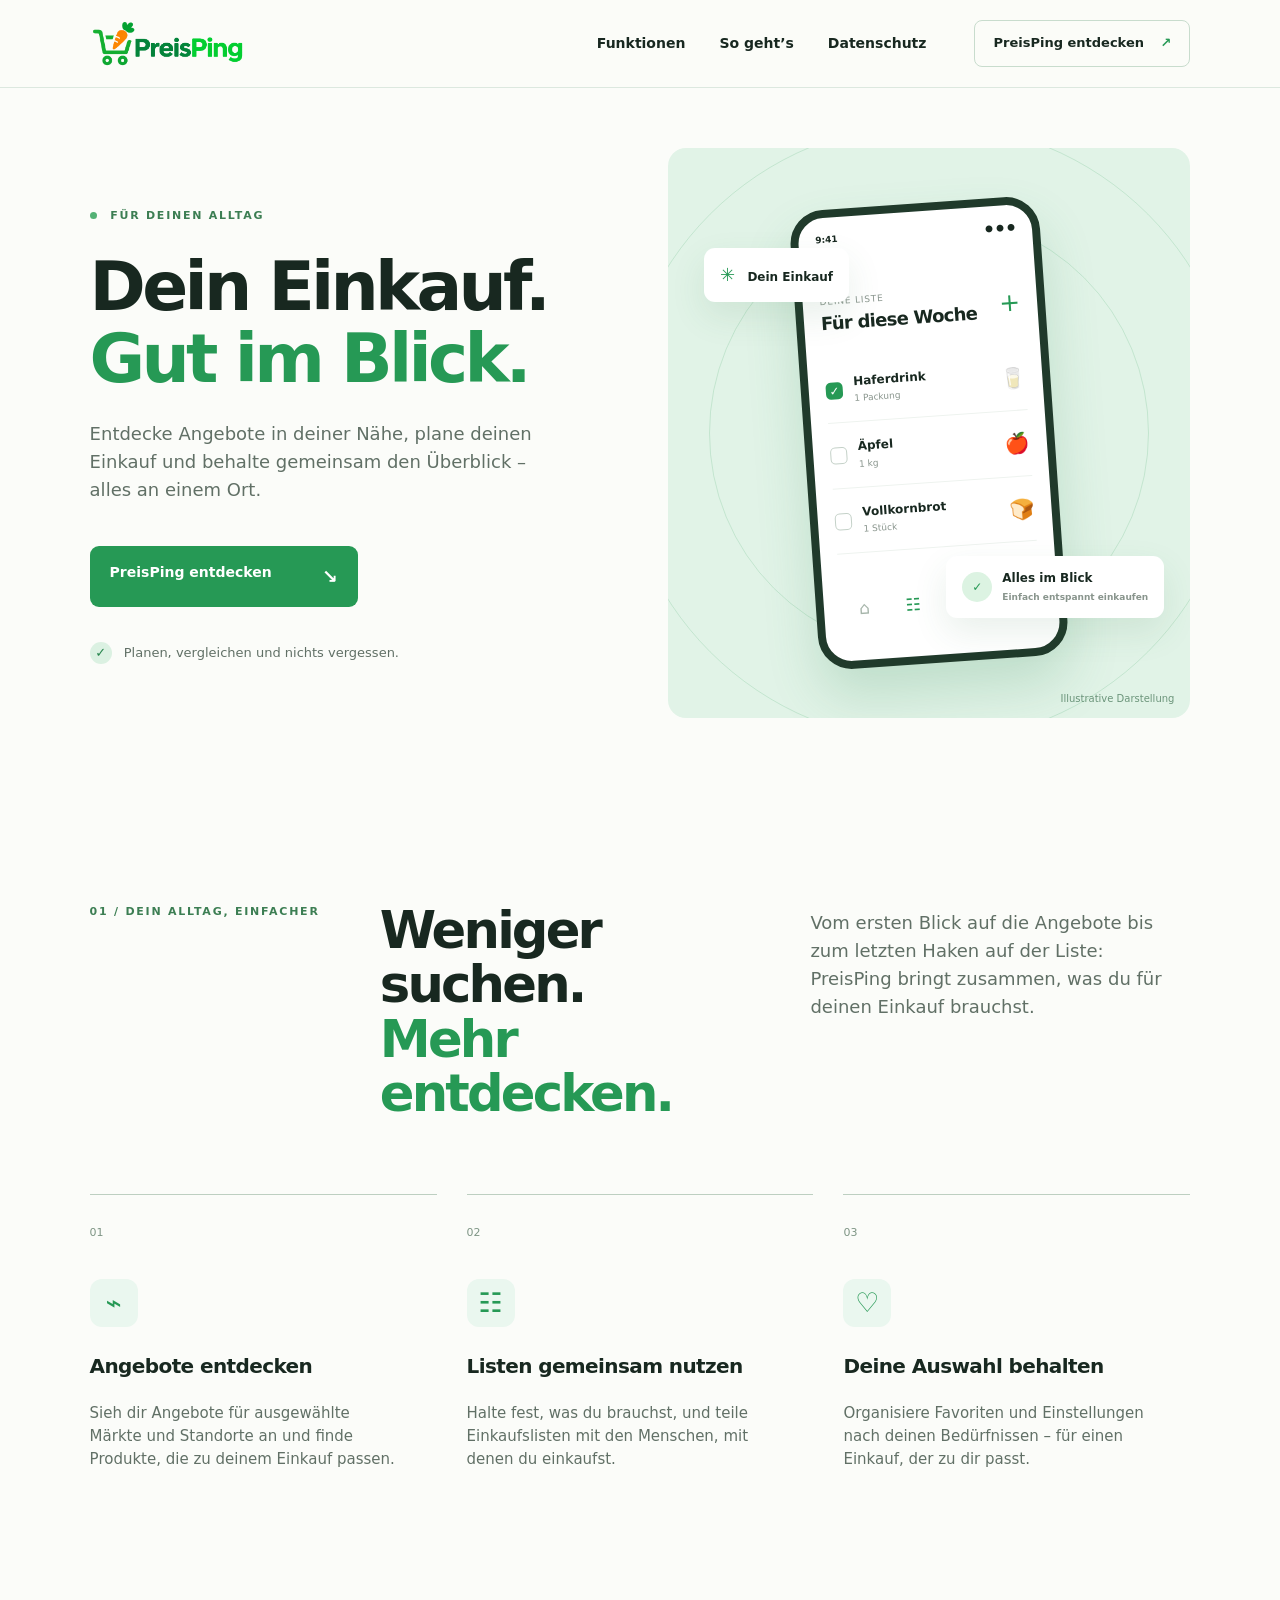
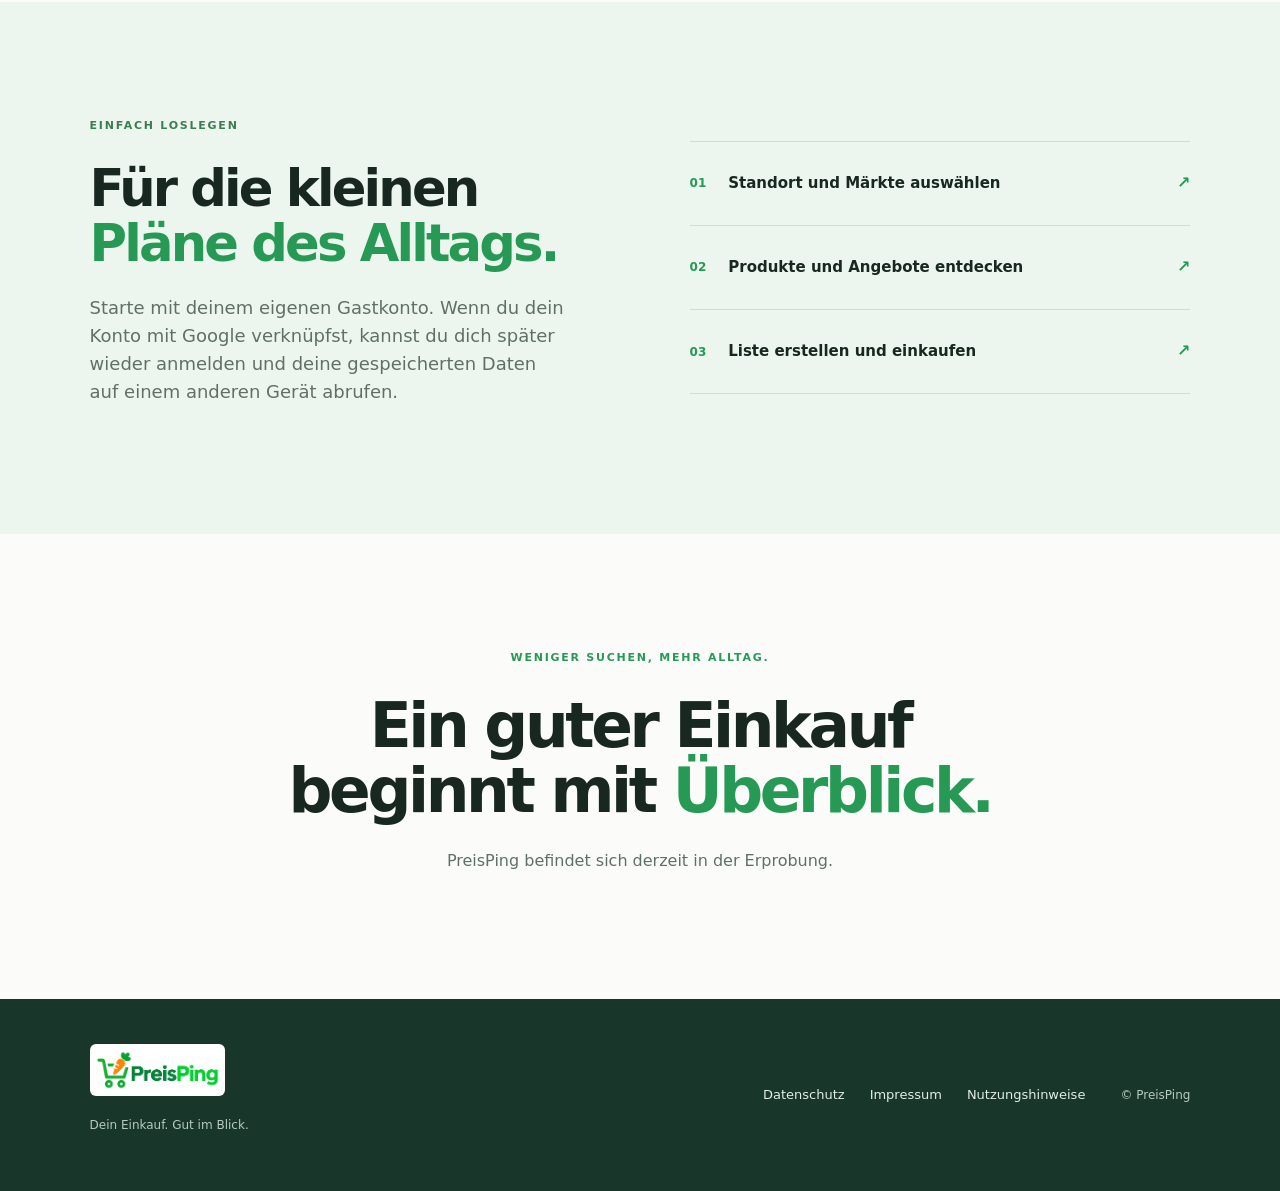
==== index.html @ ece5014d "Create PreisPing website" ====
<!doctype html><html lang="de"><head><meta charset="utf-8"><meta name="viewport" content="width=device-width,initial-scale=1"><meta name="description" content="PreisPing hilft dir, Angebote im Blick zu behalten und deinen Einkauf zu organisieren."><title>PreisPing – Dein Einkauf. Gut im Blick.</title><link rel="icon" href="assets/logo.png"><link rel="stylesheet" href="style.css"></head><body>
<header class="header"><a class="brand" href="./" aria-label="PreisPing Startseite"><img src="assets/logo.png" alt="PreisPing"></a><nav aria-label="Hauptnavigation"><a href="#funktionen">Funktionen</a><a href="#so-gehts">So geht’s</a><a href="datenschutz.html">Datenschutz</a></nav><a class="header-link" href="#so-gehts">PreisPing entdecken <span aria-hidden="true">↗</span></a></header>
<main><section class="hero"><div class="hero-copy"><span class="eyebrow"><span class="dot"></span> FÜR DEINEN ALLTAG</span><h1>Dein Einkauf.<br><em>Gut im Blick.</em></h1><p>Entdecke Angebote in deiner Nähe, plane deinen Einkauf und behalte gemeinsam den Überblick – alles an einem Ort.</p><a class="button" href="#funktionen">PreisPing entdecken <span aria-hidden="true">↘</span></a><div class="hero-note"><span class="mini-icon">✓</span> Planen, vergleichen und nichts vergessen.</div></div><div class="visual" aria-label="Illustration einer Einkaufsliste"><div class="visual-orbit orbit-a"></div><div class="visual-orbit orbit-b"></div><div class="float-tag tag-one"><span>✳</span> Dein Einkauf</div><div class="phone"><div class="phone-top"><span>9:41</span><span>● ● ●</span></div><div class="phone-head"><div><small>DEINE LISTE</small><strong>Für diese Woche</strong></div><span class="phone-plus">+</span></div><div class="phone-line"><span class="check done">✓</span><div><b>Haferdrink</b><small>1 Packung</small></div><span class="food">🥛</span></div><div class="phone-line"><span class="check"></span><div><b>Äpfel</b><small>1 kg</small></div><span class="food">🍎</span></div><div class="phone-line"><span class="check"></span><div><b>Vollkornbrot</b><small>1 Stück</small></div><span class="food">🍞</span></div><div class="phone-bottom"><span>⌂</span><span class="selected">☷</span><span>♡</span><span>◉</span></div></div><div class="float-tag tag-two"><span>✓</span><div><b>Alles im Blick</b><small>Einfach entspannt einkaufen</small></div></div><span class="visual-caption">Illustrative Darstellung</span></div></section>
<section class="intro" id="funktionen"><div class="section-label">01 / DEIN ALLTAG, EINFACHER</div><div class="intro-copy"><h2>Weniger suchen.<br><em>Mehr entdecken.</em></h2><p>Vom ersten Blick auf die Angebote bis zum letzten Haken auf der Liste: PreisPing bringt zusammen, was du für deinen Einkauf brauchst.</p></div></section>
<section class="features"><article><span class="feature-num">01</span><div class="feature-icon">⌁</div><h3>Angebote entdecken</h3><p>Sieh dir Angebote für ausgewählte Märkte und Standorte an und finde Produkte, die zu deinem Einkauf passen.</p><span class="feature-rule"></span></article><article><span class="feature-num">02</span><div class="feature-icon">☷</div><h3>Listen gemeinsam nutzen</h3><p>Halte fest, was du brauchst, und teile Einkaufslisten mit den Menschen, mit denen du einkaufst.</p><span class="feature-rule"></span></article><article><span class="feature-num">03</span><div class="feature-icon">♡</div><h3>Deine Auswahl behalten</h3><p>Organisiere Favoriten und Einstellungen nach deinen Bedürfnissen – für einen Einkauf, der zu dir passt.</p><span class="feature-rule"></span></article></section>
<section class="how" id="so-gehts"><div><span class="eyebrow">EINFACH LOSLEGEN</span><h2>Für die kleinen<br><em>Pläne des Alltags.</em></h2><p>Starte mit deinem eigenen Gastkonto. Wenn du dein Konto mit Google verknüpfst, kannst du dich später wieder anmelden und deine gespeicherten Daten auf einem anderen Gerät abrufen.</p></div><div class="steps"><div><span>01</span><p>Standort und Märkte auswählen</p><b>↗</b></div><div><span>02</span><p>Produkte und Angebote entdecken</p><b>↗</b></div><div><span>03</span><p>Liste erstellen und einkaufen</p><b>↗</b></div></div></section><section class="closing"><span>WENIGER SUCHEN, MEHR ALLTAG.</span><h2>Ein guter Einkauf<br>beginnt mit <em>Überblick.</em></h2><p>PreisPing befindet sich derzeit in der Erprobung.</p></section></main>
<footer><div><img src="assets/logo.png" alt="PreisPing"><p>Dein Einkauf. Gut im Blick.</p></div><div class="footer-links"><a href="datenschutz.html">Datenschutz</a><a href="impressum.html">Impressum</a><a href="nutzungsbedingungen.html">Nutzungshinweise</a></div><small>© PreisPing</small></footer></body></html>
---- style.css ----
:root{--ink:#182820;--muted:#617066;--green:#269955;--mint:#eaf7ef;--line:#dce8df;--paper:#fbfcf9}*{box-sizing:border-box}html{scroll-behavior:smooth}body{margin:0;background:var(--paper);font-family:Inter,ui-sans-serif,system-ui,-apple-system,BlinkMacSystemFont,"Segoe UI",sans-serif;color:var(--ink);line-height:1.55}a{color:inherit;text-decoration:none}.header{height:88px;display:flex;align-items:center;gap:48px;padding:0 7%;border-bottom:1px solid var(--line);background:rgba(251,252,249,.92)}.brand img{width:155px;display:block}.header nav{display:flex;gap:34px;margin-left:auto;font-size:14px;font-weight:600}.header-link{font-size:13px;font-weight:700;border:1px solid #c8dccd;padding:12px 18px;border-radius:8px}.header-link span{margin-left:12px;color:var(--green)}.hero{max-width:1440px;margin:auto;min-height:680px;padding:60px 7% 75px;display:grid;grid-template-columns:1fr 1fr;gap:5%;align-items:center}.eyebrow,.section-label{font-size:11px;letter-spacing:.16em;font-weight:800;color:#3c7e53}.dot{display:inline-block;width:7px;height:7px;background:#53b175;border-radius:50%;margin-right:8px}.hero h1,.intro h2,.how h2,.closing h2{font-size:clamp(46px,5.3vw,76px);line-height:1.06;letter-spacing:-.055em;font-weight:720;margin:25px 0}.hero h1 em,.intro h2 em,.how h2 em,.closing h2 em{font-style:normal;color:var(--green)}.hero-copy>p,.intro-copy>p,.how p{font-size:18px;color:var(--muted);max-width:480px}.button{display:inline-flex;gap:50px;background:var(--green);color:white;padding:16px 20px;border-radius:9px;font-weight:700;font-size:14px;margin-top:24px}.button span{font-size:19px}.hero-note{font-size:13px;color:var(--muted);margin-top:35px}.mini-icon{display:inline-grid;place-items:center;background:#dbf1e2;color:#27854d;border-radius:50%;width:22px;height:22px;margin-right:8px}.visual{position:relative;min-height:570px;background:#e1f3e7;border-radius:18px;display:flex;align-items:center;justify-content:center;overflow:hidden}.visual-orbit{position:absolute;border:1px solid rgba(38,153,85,.16);border-radius:50%;width:440px;height:440px}.orbit-b{width:620px;height:620px}.phone{position:relative;width:250px;height:460px;background:#fff;border:8px solid #203a2b;border-radius:34px;box-shadow:0 28px 52px #398e5933;padding:16px 17px 12px;transform:rotate(-4deg);z-index:1}.phone-top{display:flex;justify-content:space-between;font-size:9px;font-weight:800}.phone-head{display:flex;justify-content:space-between;align-items:center;margin:48px 0 21px}.phone-head small,.phone-line small,.float-tag small{display:block;font-size:9px;letter-spacing:.09em;color:#89958d}.phone-head strong{display:block;font-size:18px;letter-spacing:-.04em}.phone-plus{color:var(--green);font-size:25px}.phone-line{display:flex;gap:11px;align-items:center;padding:15px 0;border-bottom:1px solid #eef3ef;font-size:12px}.phone-line b{font-weight:650}.phone-line small{letter-spacing:0;margin-top:2px}.check{width:17px;height:17px;border:1px solid #c4d1c8;border-radius:5px}.done{background:var(--green);border:0;color:white;text-align:center}.food{margin-left:auto;font-size:20px}.phone-bottom{display:flex;justify-content:space-around;color:#a6b5aa;margin-top:42px;font-size:17px}.phone-bottom .selected{color:var(--green)}.float-tag{position:absolute;z-index:2;background:white;box-shadow:0 14px 35px #3375491c;border-radius:11px;padding:13px 16px;font-size:12px;font-weight:700}.tag-one{top:100px;left:7%}.tag-one span{color:var(--green);font-size:18px;margin-right:8px}.tag-two{right:5%;bottom:100px;display:flex;gap:10px;align-items:center}.tag-two>span{display:grid;place-items:center;background:#dcf3e2;color:var(--green);border-radius:50%;height:30px;width:30px}.tag-two small{letter-spacing:0;margin-top:3px}.visual-caption{position:absolute;right:16px;bottom:12px;font-size:10px;color:#6c957b}.intro{padding:110px 7% 50px;display:grid;grid-template-columns:1fr 3fr;gap:20px;max-width:1440px;margin:auto}.intro h2,.how h2{font-size:clamp(42px,4vw,61px);margin:0 0 24px}.intro-copy{display:flex;justify-content:space-between;gap:40px}.intro-copy p{max-width:380px;margin:6px 0}.features{max-width:1440px;margin:auto;padding:0 7% 115px;display:grid;grid-template-columns:repeat(3,1fr);gap:30px}.features article{padding-top:24px;border-top:1px solid #bdcfc1}.feature-num{font-size:11px;color:#7e9585}.feature-icon{display:grid;place-items:center;margin:35px 0 24px;width:48px;height:48px;border-radius:12px;background:var(--mint);color:var(--green);font-size:27px}.features h3{font-size:20px;letter-spacing:-.03em}.features p{color:var(--muted);max-width:315px;font-size:15px}.how{background:#edf6ee;padding:110px 7%;display:grid;grid-template-columns:1fr 1fr;gap:9%}.how h2{margin-top:25px}.steps{align-self:center}.steps div{display:flex;gap:22px;align-items:center;border-bottom:1px solid #cbded0;padding:15px 0}.steps div:first-child{border-top:1px solid #cbded0}.steps span{color:var(--green);font-size:12px;font-weight:700}.steps p{font-size:15px;color:var(--ink);font-weight:650;flex:1}.steps b{color:var(--green)}.closing{text-align:center;padding:110px 20px}.closing>span{font-size:11px;font-weight:800;letter-spacing:.16em;color:var(--green)}.closing h2{font-size:clamp(40px,4.8vw,66px)}.closing p{color:var(--muted)}footer{background:#18362a;color:#e1eee5;padding:45px 7%;display:flex;align-items:center;gap:35px}footer img{width:135px;background:#fff;border-radius:6px;padding:5px}footer p,footer small{color:#b5cbbd;font-size:12px}.footer-links{margin-left:auto;display:flex;gap:25px;font-size:13px}.legal{max-width:860px;margin:70px auto 110px;padding:0 24px}.legal h1{font-size:clamp(40px,5vw,60px);letter-spacing:-.05em;line-height:1.1}.legal h2{font-size:22px;margin-top:45px}.legal p,.legal li{color:#52645a}.legal a{text-decoration:underline}.notice{padding:18px 22px;background:#fff3d9;border-left:4px solid #d79822;border-radius:5px}.legal-header{height:80px}.legal-header a:last-child{margin-left:auto;font-size:14px}@media(max-width:800px){.header{height:72px;padding:0 5%;gap:15px}.brand img{width:130px}.header nav{display:none}.header-link{margin-left:auto;padding:10px;font-size:12px}.hero{grid-template-columns:1fr;padding:55px 6% 45px;gap:45px}.hero h1{font-size:clamp(49px,10vw,70px)}.visual{min-height:500px}.phone{transform:rotate(-3deg) scale(.9)}.intro{grid-template-columns:1fr;padding:75px 6% 40px}.intro-copy{display:block}.intro-copy p{margin-top:22px}.features{grid-template-columns:1fr;padding:0 6% 70px;gap:20px}.features article{padding-bottom:10px}.feature-icon{margin:22px 0 16px}.how{grid-template-columns:1fr;padding:75px 6%;gap:35px}.closing{padding:80px 20px}footer{align-items:flex-start;flex-wrap:wrap}.footer-links{margin-left:auto;flex-direction:column;gap:10px}footer small{width:100%}}
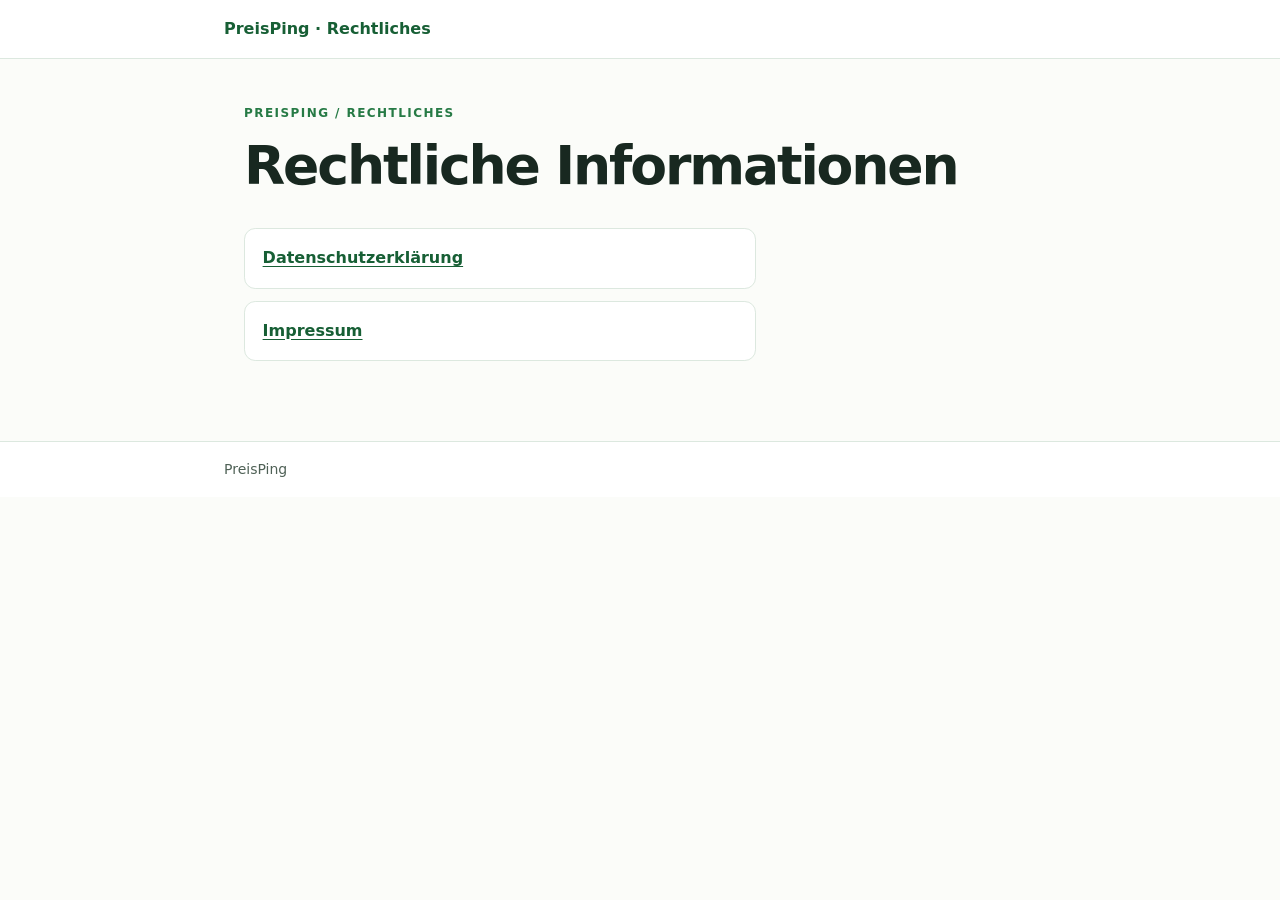
==== commit e2a01350: "Publish verified PreisPing minimal legal index" ====
--- a/index.html
+++ b/index.html
@@ -1,7 +1,9 @@
-<!doctype html><html lang="de"><head><meta charset="utf-8"><meta name="viewport" content="width=device-width,initial-scale=1"><meta name="description" content="PreisPing hilft dir, Angebote im Blick zu behalten und deinen Einkauf zu organisieren."><title>PreisPing – Dein Einkauf. Gut im Blick.</title><link rel="icon" href="assets/logo.png"><link rel="stylesheet" href="style.css"></head><body>
-<header class="header"><a class="brand" href="./" aria-label="PreisPing Startseite"><img src="assets/logo.png" alt="PreisPing"></a><nav aria-label="Hauptnavigation"><a href="#funktionen">Funktionen</a><a href="#so-gehts">So geht’s</a><a href="datenschutz.html">Datenschutz</a></nav><a class="header-link" href="#so-gehts">PreisPing entdecken <span aria-hidden="true">↗</span></a></header>
-<main><section class="hero"><div class="hero-copy"><span class="eyebrow"><span class="dot"></span> FÜR DEINEN ALLTAG</span><h1>Dein Einkauf.<br><em>Gut im Blick.</em></h1><p>Entdecke Angebote in deiner Nähe, plane deinen Einkauf und behalte gemeinsam den Überblick – alles an einem Ort.</p><a class="button" href="#funktionen">PreisPing entdecken <span aria-hidden="true">↘</span></a><div class="hero-note"><span class="mini-icon">✓</span> Planen, vergleichen und nichts vergessen.</div></div><div class="visual" aria-label="Illustration einer Einkaufsliste"><div class="visual-orbit orbit-a"></div><div class="visual-orbit orbit-b"></div><div class="float-tag tag-one"><span>✳</span> Dein Einkauf</div><div class="phone"><div class="phone-top"><span>9:41</span><span>● ● ●</span></div><div class="phone-head"><div><small>DEINE LISTE</small><strong>Für diese Woche</strong></div><span class="phone-plus">+</span></div><div class="phone-line"><span class="check done">✓</span><div><b>Haferdrink</b><small>1 Packung</small></div><span class="food">🥛</span></div><div class="phone-line"><span class="check"></span><div><b>Äpfel</b><small>1 kg</small></div><span class="food">🍎</span></div><div class="phone-line"><span class="check"></span><div><b>Vollkornbrot</b><small>1 Stück</small></div><span class="food">🍞</span></div><div class="phone-bottom"><span>⌂</span><span class="selected">☷</span><span>♡</span><span>◉</span></div></div><div class="float-tag tag-two"><span>✓</span><div><b>Alles im Blick</b><small>Einfach entspannt einkaufen</small></div></div><span class="visual-caption">Illustrative Darstellung</span></div></section>
-<section class="intro" id="funktionen"><div class="section-label">01 / DEIN ALLTAG, EINFACHER</div><div class="intro-copy"><h2>Weniger suchen.<br><em>Mehr entdecken.</em></h2><p>Vom ersten Blick auf die Angebote bis zum letzten Haken auf der Liste: PreisPing bringt zusammen, was du für deinen Einkauf brauchst.</p></div></section>
-<section class="features"><article><span class="feature-num">01</span><div class="feature-icon">⌁</div><h3>Angebote entdecken</h3><p>Sieh dir Angebote für ausgewählte Märkte und Standorte an und finde Produkte, die zu deinem Einkauf passen.</p><span class="feature-rule"></span></article><article><span class="feature-num">02</span><div class="feature-icon">☷</div><h3>Listen gemeinsam nutzen</h3><p>Halte fest, was du brauchst, und teile Einkaufslisten mit den Menschen, mit denen du einkaufst.</p><span class="feature-rule"></span></article><article><span class="feature-num">03</span><div class="feature-icon">♡</div><h3>Deine Auswahl behalten</h3><p>Organisiere Favoriten und Einstellungen nach deinen Bedürfnissen – für einen Einkauf, der zu dir passt.</p><span class="feature-rule"></span></article></section>
-<section class="how" id="so-gehts"><div><span class="eyebrow">EINFACH LOSLEGEN</span><h2>Für die kleinen<br><em>Pläne des Alltags.</em></h2><p>Starte mit deinem eigenen Gastkonto. Wenn du dein Konto mit Google verknüpfst, kannst du dich später wieder anmelden und deine gespeicherten Daten auf einem anderen Gerät abrufen.</p></div><div class="steps"><div><span>01</span><p>Standort und Märkte auswählen</p><b>↗</b></div><div><span>02</span><p>Produkte und Angebote entdecken</p><b>↗</b></div><div><span>03</span><p>Liste erstellen und einkaufen</p><b>↗</b></div></div></section><section class="closing"><span>WENIGER SUCHEN, MEHR ALLTAG.</span><h2>Ein guter Einkauf<br>beginnt mit <em>Überblick.</em></h2><p>PreisPing befindet sich derzeit in der Erprobung.</p></section></main>
-<footer><div><img src="assets/logo.png" alt="PreisPing"><p>Dein Einkauf. Gut im Blick.</p></div><div class="footer-links"><a href="datenschutz.html">Datenschutz</a><a href="impressum.html">Impressum</a><a href="nutzungsbedingungen.html">Nutzungshinweise</a></div><small>© PreisPing</small></footer></body></html>
+<!doctype html>
+<html lang="de"><head><meta charset="utf-8"><meta name="viewport" content="width=device-width,initial-scale=1">
+<meta name="robots" content="noindex,nofollow,noarchive"><meta name="referrer" content="no-referrer">
+<title>Rechtliches – PreisPing</title><link rel="stylesheet" href="style.css"></head>
+<body><header><a href="./">PreisPing · Rechtliches</a></header><main>
+<span class="kicker">PreisPing / Rechtliches</span><h1>Rechtliche Informationen</h1>
+<nav class="links" aria-label="Rechtliche Informationen">
+<a href="datenschutz.html">Datenschutzerklärung</a><a href="impressum.html">Impressum</a>
+</nav></main><footer>PreisPing</footer></body></html>
--- a/style.css
+++ b/style.css
@@ -1 +1,17 @@
-:root{--ink:#182820;--muted:#617066;--green:#269955;--mint:#eaf7ef;--line:#dce8df;--paper:#fbfcf9}*{box-sizing:border-box}html{scroll-behavior:smooth}body{margin:0;background:var(--paper);font-family:Inter,ui-sans-serif,system-ui,-apple-system,BlinkMacSystemFont,"Segoe UI",sans-serif;color:var(--ink);line-height:1.55}a{color:inherit;text-decoration:none}.header{height:88px;display:flex;align-items:center;gap:48px;padding:0 7%;border-bottom:1px solid var(--line);background:rgba(251,252,249,.92)}.brand img{width:155px;display:block}.header nav{display:flex;gap:34px;margin-left:auto;font-size:14px;font-weight:600}.header-link{font-size:13px;font-weight:700;border:1px solid #c8dccd;padding:12px 18px;border-radius:8px}.header-link span{margin-left:12px;color:var(--green)}.hero{max-width:1440px;margin:auto;min-height:680px;padding:60px 7% 75px;display:grid;grid-template-columns:1fr 1fr;gap:5%;align-items:center}.eyebrow,.section-label{font-size:11px;letter-spacing:.16em;font-weight:800;color:#3c7e53}.dot{display:inline-block;width:7px;height:7px;background:#53b175;border-radius:50%;margin-right:8px}.hero h1,.intro h2,.how h2,.closing h2{font-size:clamp(46px,5.3vw,76px);line-height:1.06;letter-spacing:-.055em;font-weight:720;margin:25px 0}.hero h1 em,.intro h2 em,.how h2 em,.closing h2 em{font-style:normal;color:var(--green)}.hero-copy>p,.intro-copy>p,.how p{font-size:18px;color:var(--muted);max-width:480px}.button{display:inline-flex;gap:50px;background:var(--green);color:white;padding:16px 20px;border-radius:9px;font-weight:700;font-size:14px;margin-top:24px}.button span{font-size:19px}.hero-note{font-size:13px;color:var(--muted);margin-top:35px}.mini-icon{display:inline-grid;place-items:center;background:#dbf1e2;color:#27854d;border-radius:50%;width:22px;height:22px;margin-right:8px}.visual{position:relative;min-height:570px;background:#e1f3e7;border-radius:18px;display:flex;align-items:center;justify-content:center;overflow:hidden}.visual-orbit{position:absolute;border:1px solid rgba(38,153,85,.16);border-radius:50%;width:440px;height:440px}.orbit-b{width:620px;height:620px}.phone{position:relative;width:250px;height:460px;background:#fff;border:8px solid #203a2b;border-radius:34px;box-shadow:0 28px 52px #398e5933;padding:16px 17px 12px;transform:rotate(-4deg);z-index:1}.phone-top{display:flex;justify-content:space-between;font-size:9px;font-weight:800}.phone-head{display:flex;justify-content:space-between;align-items:center;margin:48px 0 21px}.phone-head small,.phone-line small,.float-tag small{display:block;font-size:9px;letter-spacing:.09em;color:#89958d}.phone-head strong{display:block;font-size:18px;letter-spacing:-.04em}.phone-plus{color:var(--green);font-size:25px}.phone-line{display:flex;gap:11px;align-items:center;padding:15px 0;border-bottom:1px solid #eef3ef;font-size:12px}.phone-line b{font-weight:650}.phone-line small{letter-spacing:0;margin-top:2px}.check{width:17px;height:17px;border:1px solid #c4d1c8;border-radius:5px}.done{background:var(--green);border:0;color:white;text-align:center}.food{margin-left:auto;font-size:20px}.phone-bottom{display:flex;justify-content:space-around;color:#a6b5aa;margin-top:42px;font-size:17px}.phone-bottom .selected{color:var(--green)}.float-tag{position:absolute;z-index:2;background:white;box-shadow:0 14px 35px #3375491c;border-radius:11px;padding:13px 16px;font-size:12px;font-weight:700}.tag-one{top:100px;left:7%}.tag-one span{color:var(--green);font-size:18px;margin-right:8px}.tag-two{right:5%;bottom:100px;display:flex;gap:10px;align-items:center}.tag-two>span{display:grid;place-items:center;background:#dcf3e2;color:var(--green);border-radius:50%;height:30px;width:30px}.tag-two small{letter-spacing:0;margin-top:3px}.visual-caption{position:absolute;right:16px;bottom:12px;font-size:10px;color:#6c957b}.intro{padding:110px 7% 50px;display:grid;grid-template-columns:1fr 3fr;gap:20px;max-width:1440px;margin:auto}.intro h2,.how h2{font-size:clamp(42px,4vw,61px);margin:0 0 24px}.intro-copy{display:flex;justify-content:space-between;gap:40px}.intro-copy p{max-width:380px;margin:6px 0}.features{max-width:1440px;margin:auto;padding:0 7% 115px;display:grid;grid-template-columns:repeat(3,1fr);gap:30px}.features article{padding-top:24px;border-top:1px solid #bdcfc1}.feature-num{font-size:11px;color:#7e9585}.feature-icon{display:grid;place-items:center;margin:35px 0 24px;width:48px;height:48px;border-radius:12px;background:var(--mint);color:var(--green);font-size:27px}.features h3{font-size:20px;letter-spacing:-.03em}.features p{color:var(--muted);max-width:315px;font-size:15px}.how{background:#edf6ee;padding:110px 7%;display:grid;grid-template-columns:1fr 1fr;gap:9%}.how h2{margin-top:25px}.steps{align-self:center}.steps div{display:flex;gap:22px;align-items:center;border-bottom:1px solid #cbded0;padding:15px 0}.steps div:first-child{border-top:1px solid #cbded0}.steps span{color:var(--green);font-size:12px;font-weight:700}.steps p{font-size:15px;color:var(--ink);font-weight:650;flex:1}.steps b{color:var(--green)}.closing{text-align:center;padding:110px 20px}.closing>span{font-size:11px;font-weight:800;letter-spacing:.16em;color:var(--green)}.closing h2{font-size:clamp(40px,4.8vw,66px)}.closing p{color:var(--muted)}footer{background:#18362a;color:#e1eee5;padding:45px 7%;display:flex;align-items:center;gap:35px}footer img{width:135px;background:#fff;border-radius:6px;padding:5px}footer p,footer small{color:#b5cbbd;font-size:12px}.footer-links{margin-left:auto;display:flex;gap:25px;font-size:13px}.legal{max-width:860px;margin:70px auto 110px;padding:0 24px}.legal h1{font-size:clamp(40px,5vw,60px);letter-spacing:-.05em;line-height:1.1}.legal h2{font-size:22px;margin-top:45px}.legal p,.legal li{color:#52645a}.legal a{text-decoration:underline}.notice{padding:18px 22px;background:#fff3d9;border-left:4px solid #d79822;border-radius:5px}.legal-header{height:80px}.legal-header a:last-child{margin-left:auto;font-size:14px}@media(max-width:800px){.header{height:72px;padding:0 5%;gap:15px}.brand img{width:130px}.header nav{display:none}.header-link{margin-left:auto;padding:10px;font-size:12px}.hero{grid-template-columns:1fr;padding:55px 6% 45px;gap:45px}.hero h1{font-size:clamp(49px,10vw,70px)}.visual{min-height:500px}.phone{transform:rotate(-3deg) scale(.9)}.intro{grid-template-columns:1fr;padding:75px 6% 40px}.intro-copy{display:block}.intro-copy p{margin-top:22px}.features{grid-template-columns:1fr;padding:0 6% 70px;gap:20px}.features article{padding-bottom:10px}.feature-icon{margin:22px 0 16px}.how{grid-template-columns:1fr;padding:75px 6%;gap:35px}.closing{padding:80px 20px}footer{align-items:flex-start;flex-wrap:wrap}.footer-links{margin-left:auto;flex-direction:column;gap:10px}footer small{width:100%}}
+:root{color-scheme:light;--ink:#182820;--muted:#4f6156;--green:#267a45;--line:#dce8df;--paper:#fbfcf9;--surface:#fff}
+*{box-sizing:border-box}
+html{font-family:system-ui,-apple-system,BlinkMacSystemFont,"Segoe UI",sans-serif;color:var(--ink);background:var(--paper);line-height:1.65}
+body{margin:0}
+a{color:#175f35;text-decoration:underline;text-underline-offset:.16em;overflow-wrap:anywhere}
+header,footer{padding:1rem max(1.25rem,calc((100vw - 52rem)/2));background:var(--surface);border-bottom:1px solid var(--line)}
+header a{font-weight:650;text-decoration:none}
+main{max-width:52rem;margin:2.5rem auto 5rem;padding:0 1.25rem}
+h1{font-size:clamp(2rem,6vw,3.35rem);line-height:1.12;letter-spacing:-.04em;margin:.65rem 0 1.5rem}
+h2{font-size:1.3rem;line-height:1.3;margin:2.25rem 0 .6rem}
+p{margin:.55rem 0 1rem;color:var(--muted);white-space:pre-line}
+.kicker{font-size:.75rem;font-weight:750;letter-spacing:.12em;text-transform:uppercase;color:var(--green)}
+.links{display:grid;gap:.75rem;max-width:32rem;margin:2rem 0}
+.links a{display:block;padding:1rem 1.1rem;border:1px solid var(--line);border-radius:.7rem;background:var(--surface);font-weight:650}
+.online{margin-top:3rem;padding-top:1.25rem;border-top:1px solid var(--line);font-size:.95rem}
+footer{border-top:1px solid var(--line);border-bottom:0;color:var(--muted);font-size:.875rem}
+@media(max-width:600px){main{margin:1.5rem auto 3rem}header{padding:.85rem 1.25rem}h2{font-size:1.2rem}}
